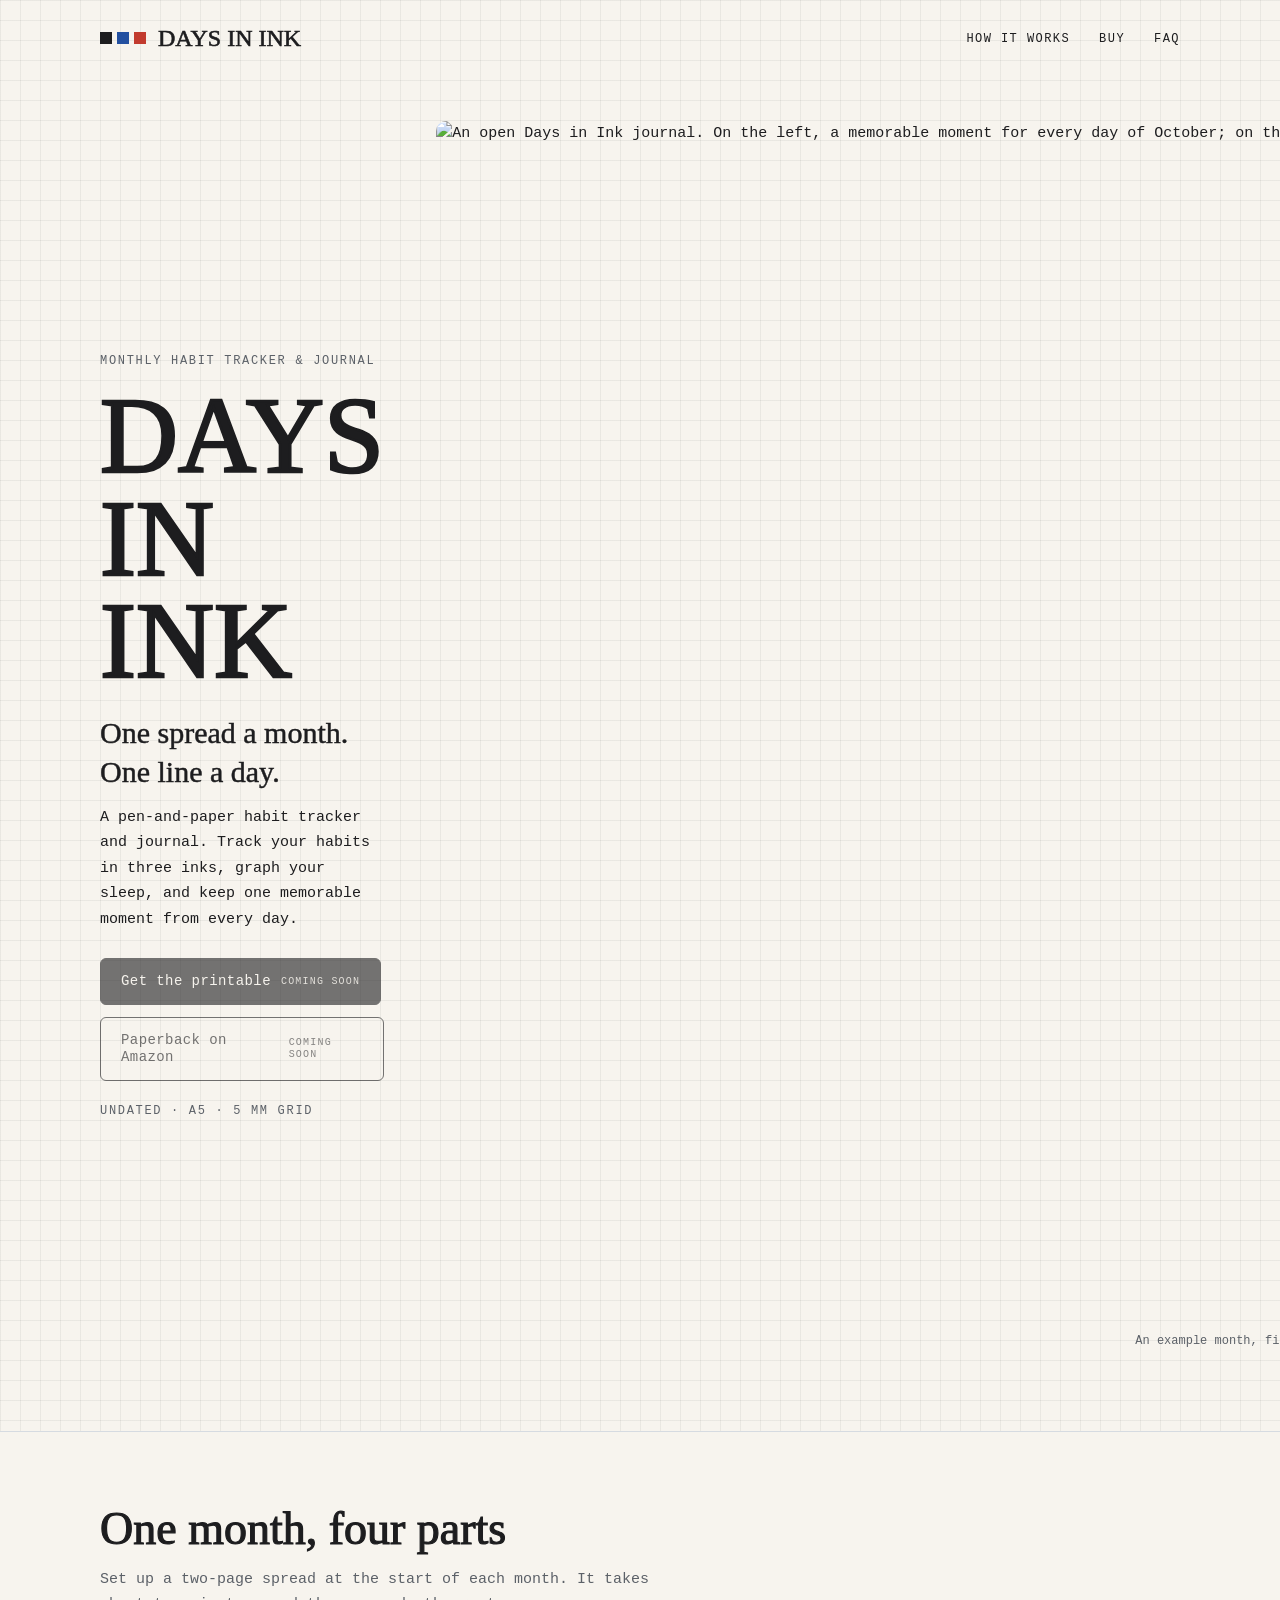
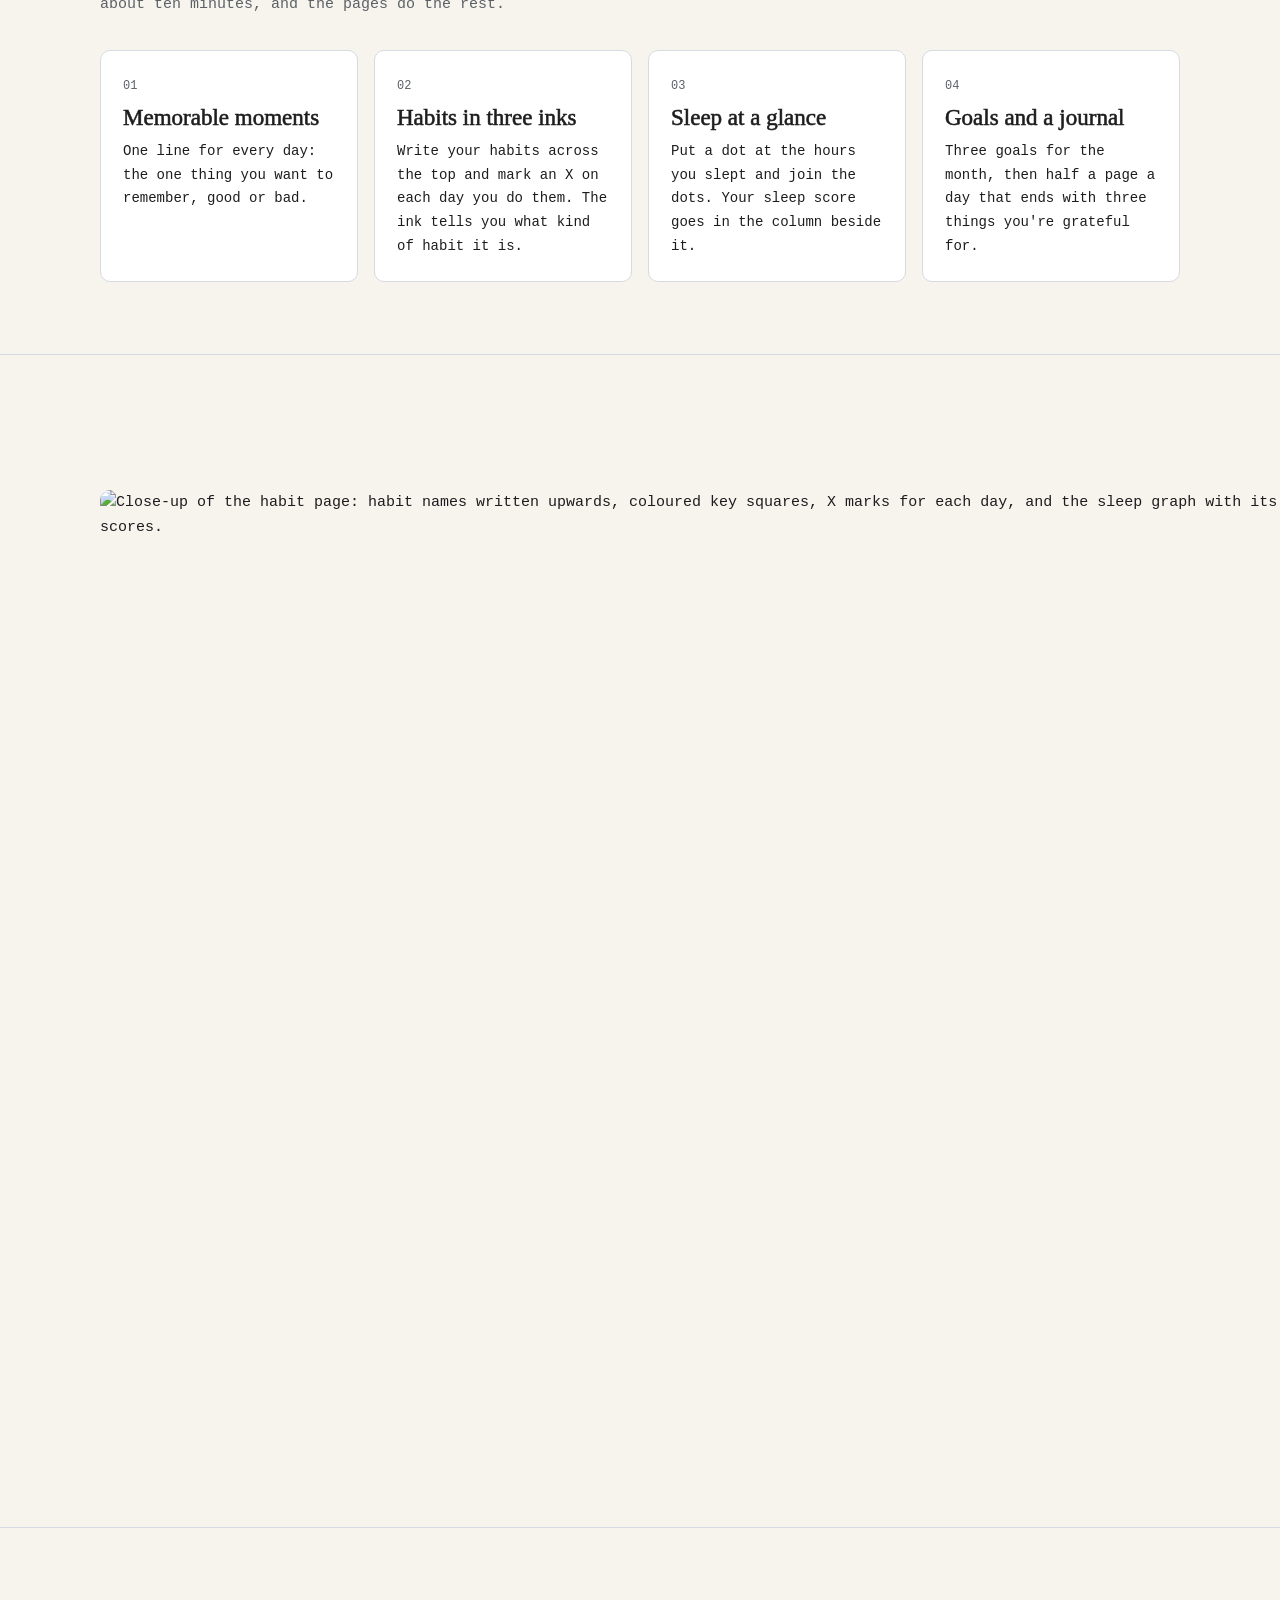
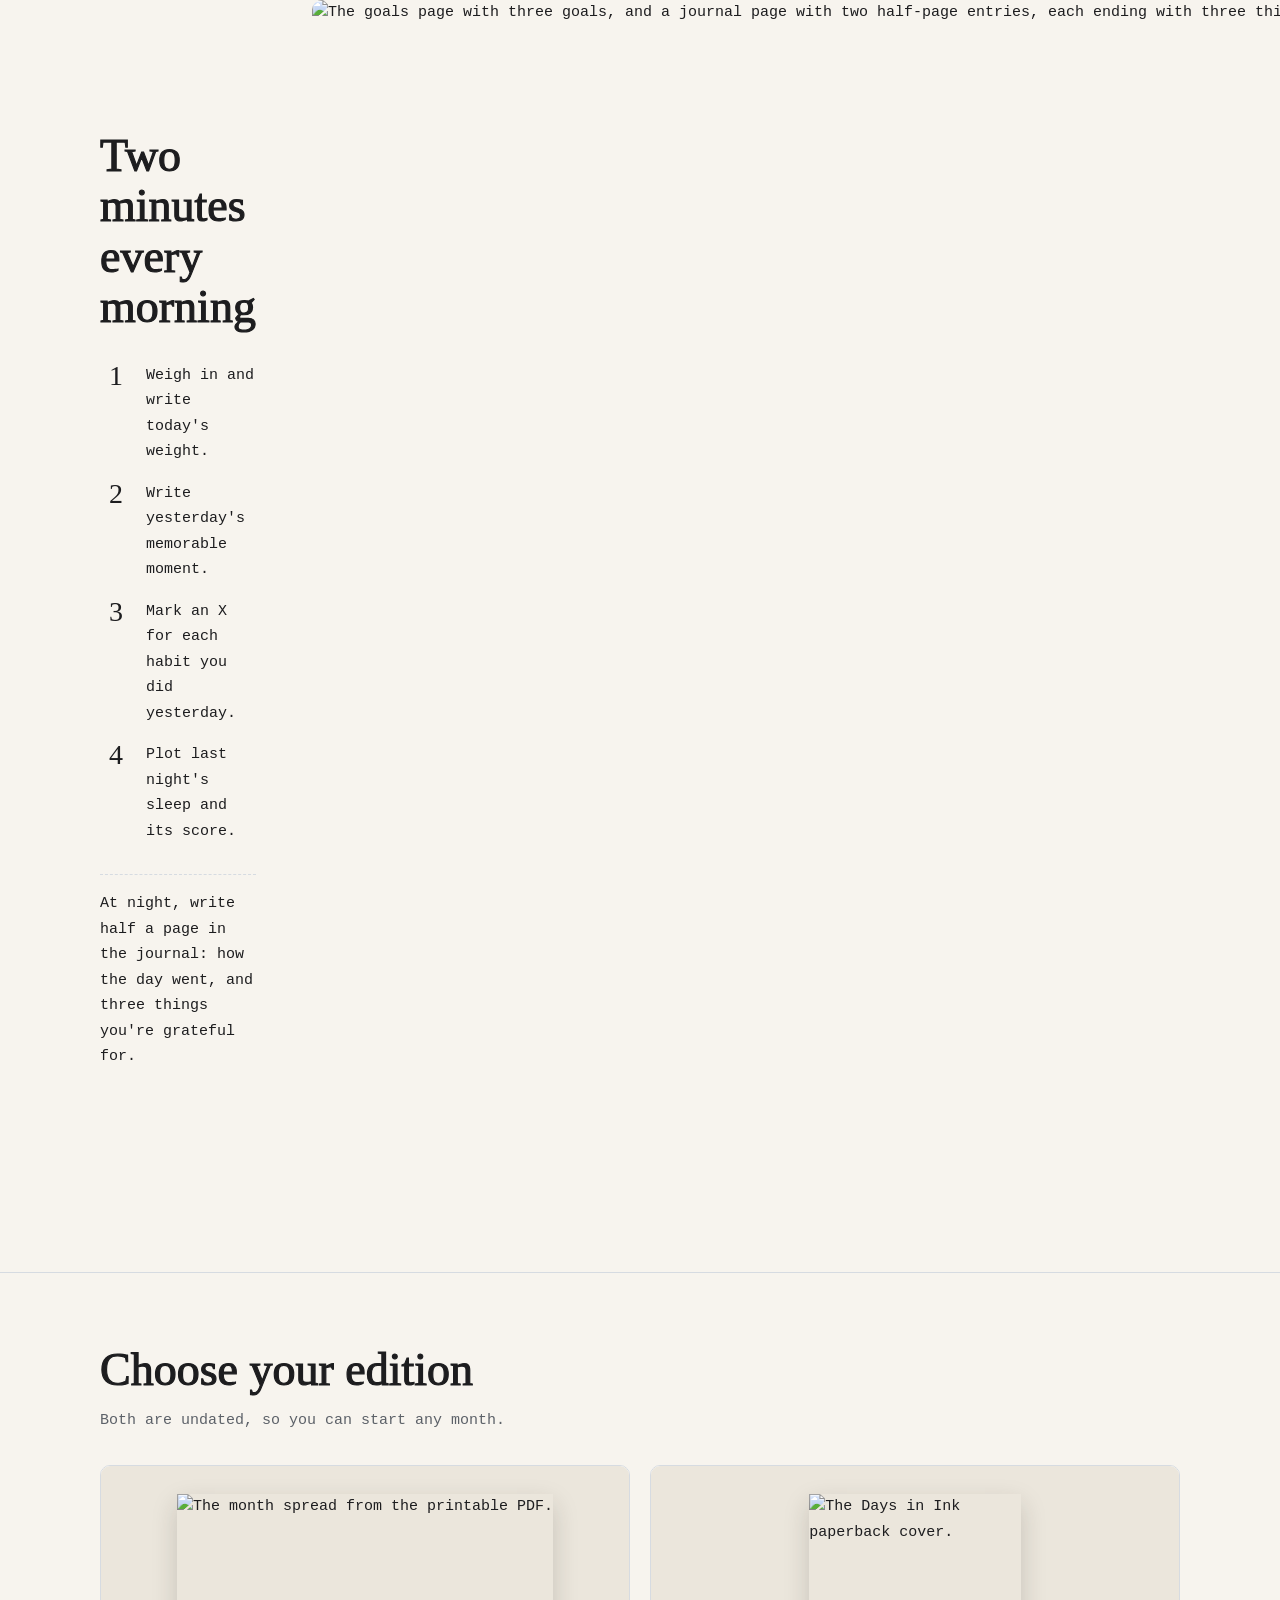
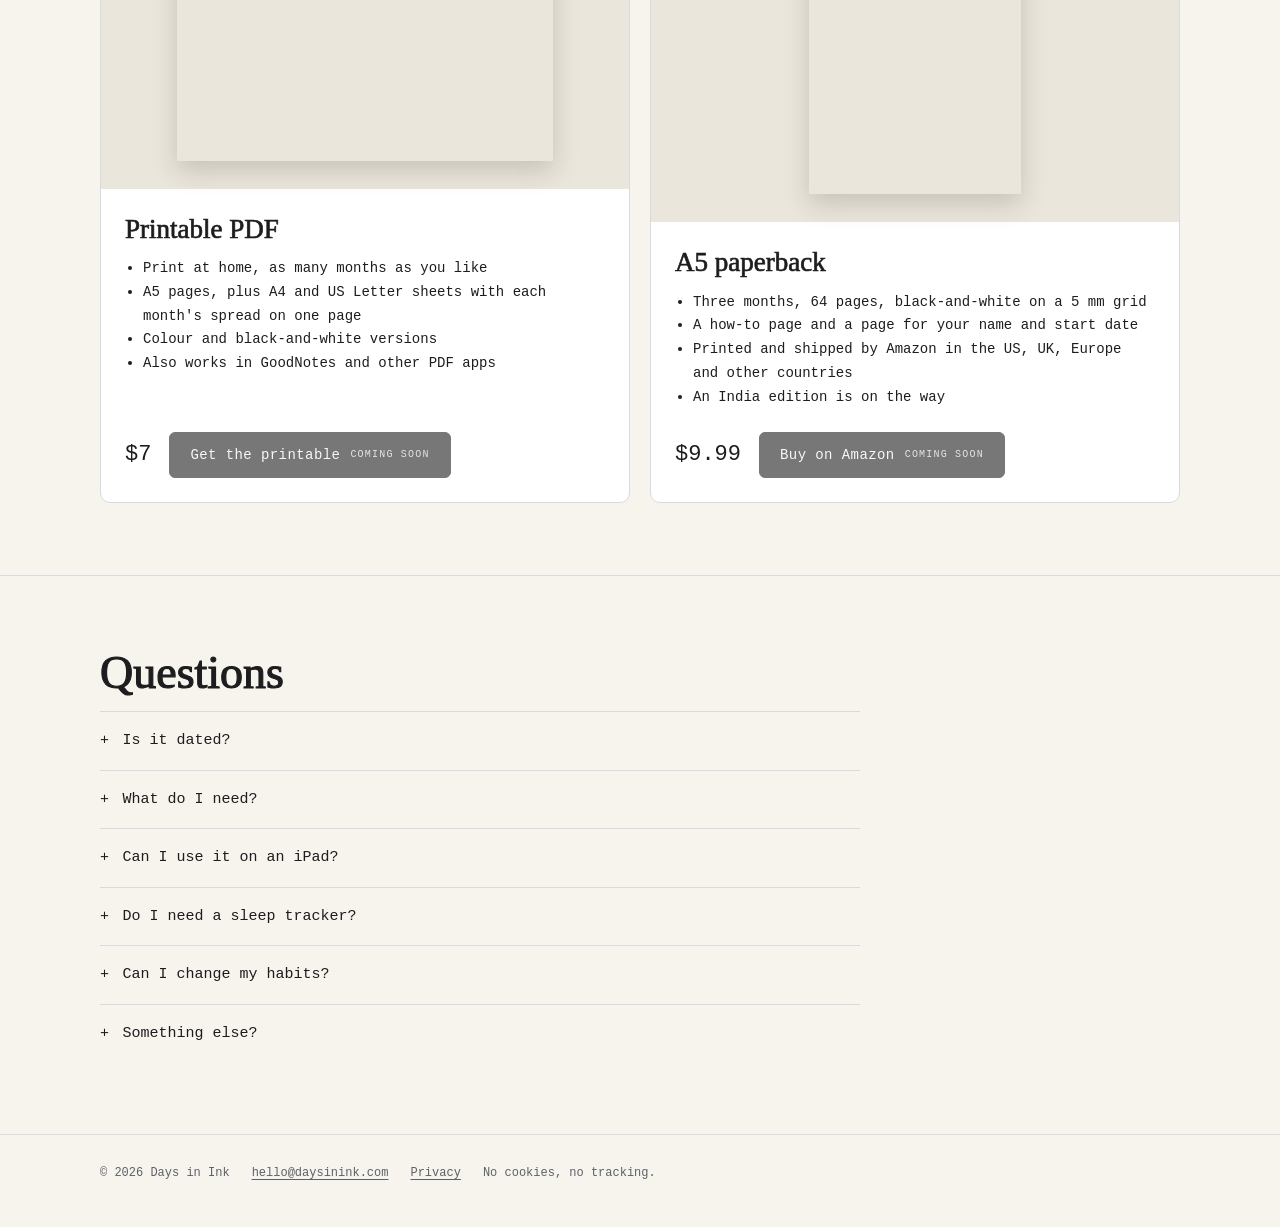
==== index.html @ b2815be0 "Add the Days in Ink website" ====
<!doctype html>
<html lang="en">
<head>
<meta charset="utf-8">
<meta name="viewport" content="width=device-width, initial-scale=1">
<title>Days in Ink · Monthly habit tracker and journal</title>
<meta name="description" content="A pen-and-paper habit tracker and journal. One spread a month, one line a day: habits in three inks, a sleep graph, goals and a daily journal. Printable PDF and A5 paperback.">
<link rel="canonical" href="https://daysinink.com/">
<meta name="theme-color" content="#f7f4ee">
<meta property="og:type" content="website">
<meta property="og:site_name" content="Days in Ink">
<meta property="og:url" content="https://daysinink.com/">
<meta property="og:title" content="Days in Ink · Monthly habit tracker and journal">
<meta property="og:description" content="One spread a month. One line a day. A pen-and-paper habit tracker and journal.">
<meta property="og:image" content="https://daysinink.com/assets/og.png">
<meta property="og:image:width" content="1200">
<meta property="og:image:height" content="630">
<meta property="og:image:alt" content="Days in Ink: a filled-in month spread with habits marked in black, blue and red.">
<meta name="twitter:card" content="summary_large_image">
<link rel="icon" href="assets/favicon.svg" type="image/svg+xml">
<link rel="apple-touch-icon" href="assets/apple-touch-icon.png">
<link rel="preload" href="assets/architects-daughter-400.ttf" as="font" type="font/ttf" crossorigin>
<link rel="stylesheet" href="site.css">
</head>
<body>

<div class="paper-grid">
  <div class="wrap">
    <header class="top">
      <a class="brand" href="./"><span class="mark" aria-hidden="true"><i></i><i></i><i></i></span>Days in Ink</a>
      <nav aria-label="Sections">
        <a class="wide-only" href="#how">How it works</a>
        <a href="#editions">Buy</a>
        <a class="wide-only" href="#faq">FAQ</a>
      </nav>
    </header>

    <main class="hero">
      <div>
        <p class="eyebrow">Monthly habit tracker &amp; journal</p>
        <h1>Days in Ink</h1>
        <p class="tagline">One spread a month.<br>One line a day.</p>
        <p class="lead">A pen-and-paper habit tracker and journal. Track your habits in three inks, graph your sleep, and keep one memorable moment from every day.</p>
        <div class="ctas">
          <a class="btn primary" data-buy="printable" role="link" aria-disabled="true">Get the printable <span class="soon">Coming soon</span></a>
          <a class="btn" data-buy="paperback" role="link" aria-disabled="true">Paperback on Amazon <span class="soon">Coming soon</span></a>
        </div>
        <p class="specs">Undated · A5 · 5 mm grid</p>
      </div>
      <figure class="shot">
        <img src="assets/mockup-month-800.jpg" srcset="assets/mockup-month-800.jpg 800w, assets/mockup-month-1600.jpg 1600w"
             sizes="(min-width: 920px) 620px, 100vw" width="1600" height="1200" fetchpriority="high"
             alt="An open Days in Ink journal. On the left, a memorable moment for every day of October; on the right, a habit grid with X marks in black, blue and red, and a sleep line.">
        <figcaption>An example month, filled in.</figcaption>
      </figure>
    </main>
  </div>
</div>

<section id="how">
  <div class="wrap">
    <h2>One month, four parts</h2>
    <p class="intro">Set up a two-page spread at the start of each month. It takes about ten minutes, and the pages do the rest.</p>
    <ol class="parts">
      <li><span class="num">01</span><h3>Memorable moments</h3><p>One line for every day: the one thing you want to remember, good or bad.</p></li>
      <li><span class="num">02</span><h3>Habits in three inks</h3><p>Write your habits across the top and mark an X on each day you do them. The ink tells you what kind of habit it is.</p></li>
      <li><span class="num">03</span><h3>Sleep at a glance</h3><p>Put a dot at the hours you slept and join the dots. Your sleep score goes in the column beside it.</p></li>
      <li><span class="num">04</span><h3>Goals and a journal</h3><p>Three goals for the month, then half a page a day that ends with three things you're grateful for.</p></li>
    </ol>
  </div>
</section>

<section>
  <div class="wrap split">
    <figure class="shot">
      <img src="assets/closeup-habits-800.jpg" srcset="assets/closeup-habits-800.jpg 800w, assets/closeup-habits-1200.jpg 1200w"
           sizes="(min-width: 920px) 530px, 100vw" width="1200" height="903" loading="lazy"
           alt="Close-up of the habit page: habit names written upwards, coloured key squares, X marks for each day, and the sleep graph with its scores.">
    </figure>
    <div>
      <h2>Three inks, one glance</h2>
      <p>A small square under each habit name sorts your habits into three groups, so a month of X marks shows you what is working.</p>
      <ul class="inks">
        <li><span class="sq black"></span><span><b>Black.</b> Non-negotiables: the habits you do every day.</span></li>
        <li><span class="sq blue"></span><span><b>Blue.</b> Habits you're building. Aim for them; missing one is fine.</span></li>
        <li><span class="sq red"></span><span><b>Red.</b> Habits to cut back, like anything that hurts your sleep.</span></li>
      </ul>
    </div>
  </div>
</section>

<section>
  <div class="wrap split flip">
    <figure class="shot">
      <img src="assets/mockup-journal-800.jpg" srcset="assets/mockup-journal-800.jpg 800w, assets/mockup-journal-1600.jpg 1600w"
           sizes="(min-width: 920px) 530px, 100vw" width="1600" height="1200" loading="lazy"
           alt="The goals page with three goals, and a journal page with two half-page entries, each ending with three things the writer is grateful for.">
    </figure>
    <div>
      <h2>Two minutes every morning</h2>
      <ol class="routine">
        <li>Weigh in and write today's weight.</li>
        <li>Write yesterday's memorable moment.</li>
        <li>Mark an X for each habit you did yesterday.</li>
        <li>Plot last night's sleep and its score.</li>
      </ol>
      <p class="night">At night, write half a page in the journal: how the day went, and three things you're grateful for.</p>
    </div>
  </div>
</section>

<section id="editions">
  <div class="wrap">
    <h2>Choose your edition</h2>
    <p class="intro">Both are undated, so you can start any month.</p>
    <div class="editions">
      <article class="card">
        <div class="pic">
          <img src="assets/spread-month-800.jpg" srcset="assets/spread-month-800.jpg 800w, assets/spread-month-1600.jpg 1600w"
               sizes="(min-width: 720px) 480px, 90vw" width="1600" height="1133" loading="lazy"
               alt="The month spread from the printable PDF.">
        </div>
        <div class="body">
          <h3>Printable PDF</h3>
          <ul>
            <li>Print at home, as many months as you like</li>
            <li>A5 pages, plus A4 and US Letter sheets with each month's spread on one page</li>
            <li>Colour and black-and-white versions</li>
            <li>Also works in GoodNotes and other PDF apps</li>
          </ul>
          <div class="buy">
            <span class="price">$7</span>
            <a class="btn primary" data-buy="printable" role="link" aria-disabled="true">Get the printable <span class="soon">Coming soon</span></a>
          </div>
        </div>
      </article>
      <article class="card">
        <div class="pic">
          <img src="assets/cover-480.jpg" srcset="assets/cover-480.jpg 480w, assets/cover-960.jpg 960w"
               sizes="212px" width="960" height="1360" loading="lazy" alt="The Days in Ink paperback cover.">
        </div>
        <div class="body">
          <h3>A5 paperback</h3>
          <ul>
            <li>Three months, 64 pages, black-and-white on a 5 mm grid</li>
            <li>A how-to page and a page for your name and start date</li>
            <li>Printed and shipped by Amazon in the US, UK, Europe and other countries</li>
            <li>An India edition is on the way</li>
          </ul>
          <div class="buy">
            <span class="price">$9.99</span>
            <a class="btn primary" data-buy="paperback" role="link" aria-disabled="true">Buy on Amazon <span class="soon">Coming soon</span></a>
          </div>
        </div>
      </article>
    </div>
  </div>
</section>

<section id="faq">
  <div class="wrap"><div class="faq">
    <h2>Questions</h2>
    <details><summary>Is it dated?</summary><p>No. You write the month at the top, so you can start any time and skip a month without wasting pages.</p></details>
    <details><summary>What do I need?</summary><p>A pen, ideally three colours: black, blue and red.</p></details>
    <details><summary>Can I use it on an iPad?</summary><p>Yes. Open the printable PDF in GoodNotes, Notability or any app that lets you write on PDFs.</p></details>
    <details><summary>Do I need a sleep tracker?</summary><p>No. Plot the hours you think you slept, and give the night your own score out of 10.</p></details>
    <details><summary>Can I change my habits?</summary><p>Every month. The habit names are blank, so you write in the ones you're working on.</p></details>
    <details><summary>Something else?</summary><p>Write to <a href="mailto:hello@daysinink.com">hello@daysinink.com</a>.</p></details>
  </div></div>
</section>

<footer>
  <div class="wrap foot">
    <span>© 2026 Days in Ink</span>
    <a href="mailto:hello@daysinink.com">hello@daysinink.com</a>
    <a href="privacy.html">Privacy</a>
    <span>No cookies, no tracking.</span>
  </div>
</footer>

<script>
  // Paste each store link in when its listing goes live; an empty link keeps the button on "Coming soon".
  const LINKS = {
    printable: "",   // Gumroad or Etsy product page
    paperback: "",   // Amazon product page
  };
  for (const a of document.querySelectorAll("[data-buy]")) {
    const url = LINKS[a.dataset.buy];
    if (!url) continue;
    a.href = url;
    a.removeAttribute("role");
    a.removeAttribute("aria-disabled");
    a.querySelector(".soon").remove();
  }
</script>
</body>
</html>
---- site.css ----
/* Days in Ink website. Shared by every page; images and fonts live in assets/. */
@font-face { font-family: "Architects Daughter"; src: url(assets/architects-daughter-400.ttf) format("truetype"); font-display: block; }
@font-face { font-family: "Plex Mono"; font-weight: 400; src: url(assets/ibm-plex-mono-400.woff2) format("woff2"); font-display: swap; }
@font-face { font-family: "Plex Mono"; font-weight: 500; src: url(assets/ibm-plex-mono-500.woff2) format("woff2"); font-display: swap; }

:root {
  color-scheme: light;
  --paper: #f7f4ee;
  --paper-2: #ebe6dc;
  --ink: #1d1d1f;
  --blue: #2350a0;
  --red: #c23b2e;
  --muted: #5c6168;
  --rule: #d6dbe1;
  --hand: "Architects Daughter", "Marker Felt", "Chalkboard SE", cursive;
  --mono: "Plex Mono", ui-monospace, Menlo, Consolas, monospace;
}
* { box-sizing: border-box; }
html { scroll-behavior: smooth; }
body { margin: 0; background: var(--paper); color: var(--ink); font: 15px/1.7 var(--mono); }
img { display: block; max-width: 100%; height: auto; }
a { color: inherit; }
.wrap { max-width: 1120px; margin: 0 auto; padding: 0 20px; }

/* The hand lettering gets a little stroke so it reads like ballpoint, as on the printed pages. */
h1, h2, h3, .tagline, .brand { font-family: var(--hand); font-weight: 400; -webkit-text-stroke: .025em currentColor; }

.paper-grid {
  background-image: linear-gradient(rgba(29, 29, 31, .06) 1px, transparent 1px),
                    linear-gradient(90deg, rgba(29, 29, 31, .06) 1px, transparent 1px);
  background-size: 20px 20px;
  border-bottom: 1px solid var(--rule);
}
.top { display: flex; justify-content: space-between; align-items: center; gap: 16px; padding: 18px 0; }
.brand { display: flex; align-items: center; gap: 12px; font-size: 24px; text-decoration: none; text-transform: uppercase; }
.mark { display: inline-flex; gap: 5px; }
.mark i { display: block; width: 12px; height: 12px; }
.mark i:nth-child(1), .sq.black { background: var(--ink); }
.mark i:nth-child(2), .sq.blue { background: var(--blue); }
.mark i:nth-child(3), .sq.red { background: var(--red); }
nav a { margin-left: 20px; font-size: 12px; letter-spacing: .12em; text-transform: uppercase; text-decoration: none; }
nav a:hover { text-decoration: underline; }
.wide-only { display: none; }

.hero { display: grid; gap: 36px; padding: 28px 0 64px; }
.eyebrow, .specs { font-size: 12px; letter-spacing: .14em; text-transform: uppercase; color: var(--muted); }
.eyebrow { margin: 0 0 14px; }
h1 { margin: 0; font-size: clamp(60px, 13vw, 108px); line-height: .95; text-transform: uppercase; }
.tagline { margin: 20px 0 14px; font-size: clamp(22px, 3.6vw, 30px); line-height: 1.3; -webkit-text-stroke-width: .015em; }
.lead { max-width: 34em; margin: 0 0 26px; }
.specs { margin: 20px 0 0; }

.ctas { display: flex; flex-wrap: wrap; gap: 12px; }
.btn {
  display: inline-flex; align-items: center; gap: 10px; padding: 14px 20px;
  border: 1.5px solid var(--ink); border-radius: 6px; text-decoration: none;
  font: 500 14px/1.2 var(--mono); letter-spacing: .03em;
}
.btn.primary { background: var(--ink); color: var(--paper); }
.btn[href]:hover { transform: translateY(-1px); }
.btn:focus-visible, nav a:focus-visible, summary:focus-visible, footer a:focus-visible, .doc a:focus-visible { outline: 3px solid var(--blue); outline-offset: 3px; }
.btn[aria-disabled="true"] { opacity: .6; cursor: default; }
.soon { font-size: 10px; letter-spacing: .12em; text-transform: uppercase; opacity: .85; }

figure { margin: 0; }
.shot img { border-radius: 10px; }
figcaption { margin-top: 10px; font-size: 12px; color: var(--muted); text-align: center; }

section { padding: 72px 0; }
section + section { border-top: 1px solid var(--rule); }
h2 { margin: 0 0 12px; font-size: clamp(34px, 5.4vw, 46px); line-height: 1.1; }
.intro { max-width: 40em; margin: 0 0 32px; color: var(--muted); }

.parts { display: grid; gap: 16px; margin: 0; padding: 0; list-style: none; }
.parts li, .card { background: #fff; border: 1px solid var(--rule); border-radius: 10px; }
.parts li { padding: 22px; }
.parts h3 { margin: 6px 0 8px; font-size: 23px; line-height: 1.2; }
.parts p { margin: 0; font-size: 14px; }
.num { font-size: 12px; color: var(--muted); }

.split { display: grid; gap: 36px; align-items: center; }
.inks, .routine { margin: 22px 0 0; padding: 0; list-style: none; }
.inks li { display: grid; grid-template-columns: 18px 1fr; gap: 14px; padding: 12px 0; border-top: 1px dashed var(--rule); }
.sq { width: 16px; height: 16px; margin-top: 5px; }
.inks b { font-weight: 500; }
.routine { counter-reset: step; }
.routine li { position: relative; padding: 8px 0 8px 46px; }
.routine li::before {
  counter-increment: step; content: counter(step); position: absolute; left: 0; top: 0;
  width: 32px; font: 28px/1.5 var(--hand); text-align: center;
}
.night { margin: 22px 0 0; padding-top: 16px; border-top: 1px dashed var(--rule); }

.editions { display: grid; gap: 20px; }
.card { display: flex; flex-direction: column; overflow: hidden; }
.card .pic { display: flex; justify-content: center; align-items: center; padding: 28px; background: var(--paper-2); }
.card .pic img { max-height: 300px; width: auto; box-shadow: 0 10px 24px rgba(40, 34, 26, .18); }
.card .body { display: flex; flex: 1; flex-direction: column; gap: 12px; padding: 24px; }
.card h3 { margin: 0; font-size: 27px; line-height: 1.2; }
.card ul { margin: 0; padding-left: 18px; font-size: 14px; }
.buy { display: flex; flex-wrap: wrap; align-items: center; gap: 14px 18px; margin-top: auto; padding-top: 10px; }
.price { font-size: 22px; font-weight: 500; }

.faq { max-width: 760px; }
.faq details { padding: 16px 0; border-top: 1px solid var(--rule); }
.faq summary { cursor: pointer; font-weight: 500; list-style: none; }
.faq summary::-webkit-details-marker { display: none; }
.faq summary::before { content: "+"; display: inline-block; width: 1.5em; }
.faq details[open] summary::before { content: "–"; }
.faq p { margin: 10px 0 0 1.5em; color: var(--muted); }

/* Plain text pages: privacy, not found. */
.doc { max-width: 720px; padding: 56px 0 72px; }
.doc h1 { font-size: clamp(44px, 9vw, 72px); }
.doc h2 { margin-top: 36px; font-size: 28px; }
.doc p, .doc li { color: var(--ink); }
.doc .updated { color: var(--muted); font-size: 12px; letter-spacing: .12em; text-transform: uppercase; }

footer { padding: 28px 0 44px; border-top: 1px solid var(--rule); font-size: 12px; color: var(--muted); }
.foot { display: flex; flex-wrap: wrap; gap: 8px 22px; }
footer a { text-underline-offset: 3px; }

@media (min-width: 600px) { .wide-only { display: inline; } }
@media (min-width: 720px) { .parts, .editions { grid-template-columns: repeat(2, 1fr); } }
@media (min-width: 920px) {
  .hero { grid-template-columns: 5fr 7fr; align-items: center; gap: 52px; padding: 44px 0 80px; }
  .split { grid-template-columns: 1fr 1fr; gap: 56px; }
  .split.flip > :first-child { order: 2; }
}
@media (min-width: 1040px) { .parts { grid-template-columns: repeat(4, 1fr); } }
@media (prefers-reduced-motion: reduce) { html { scroll-behavior: auto; } .btn[href]:hover { transform: none; } }
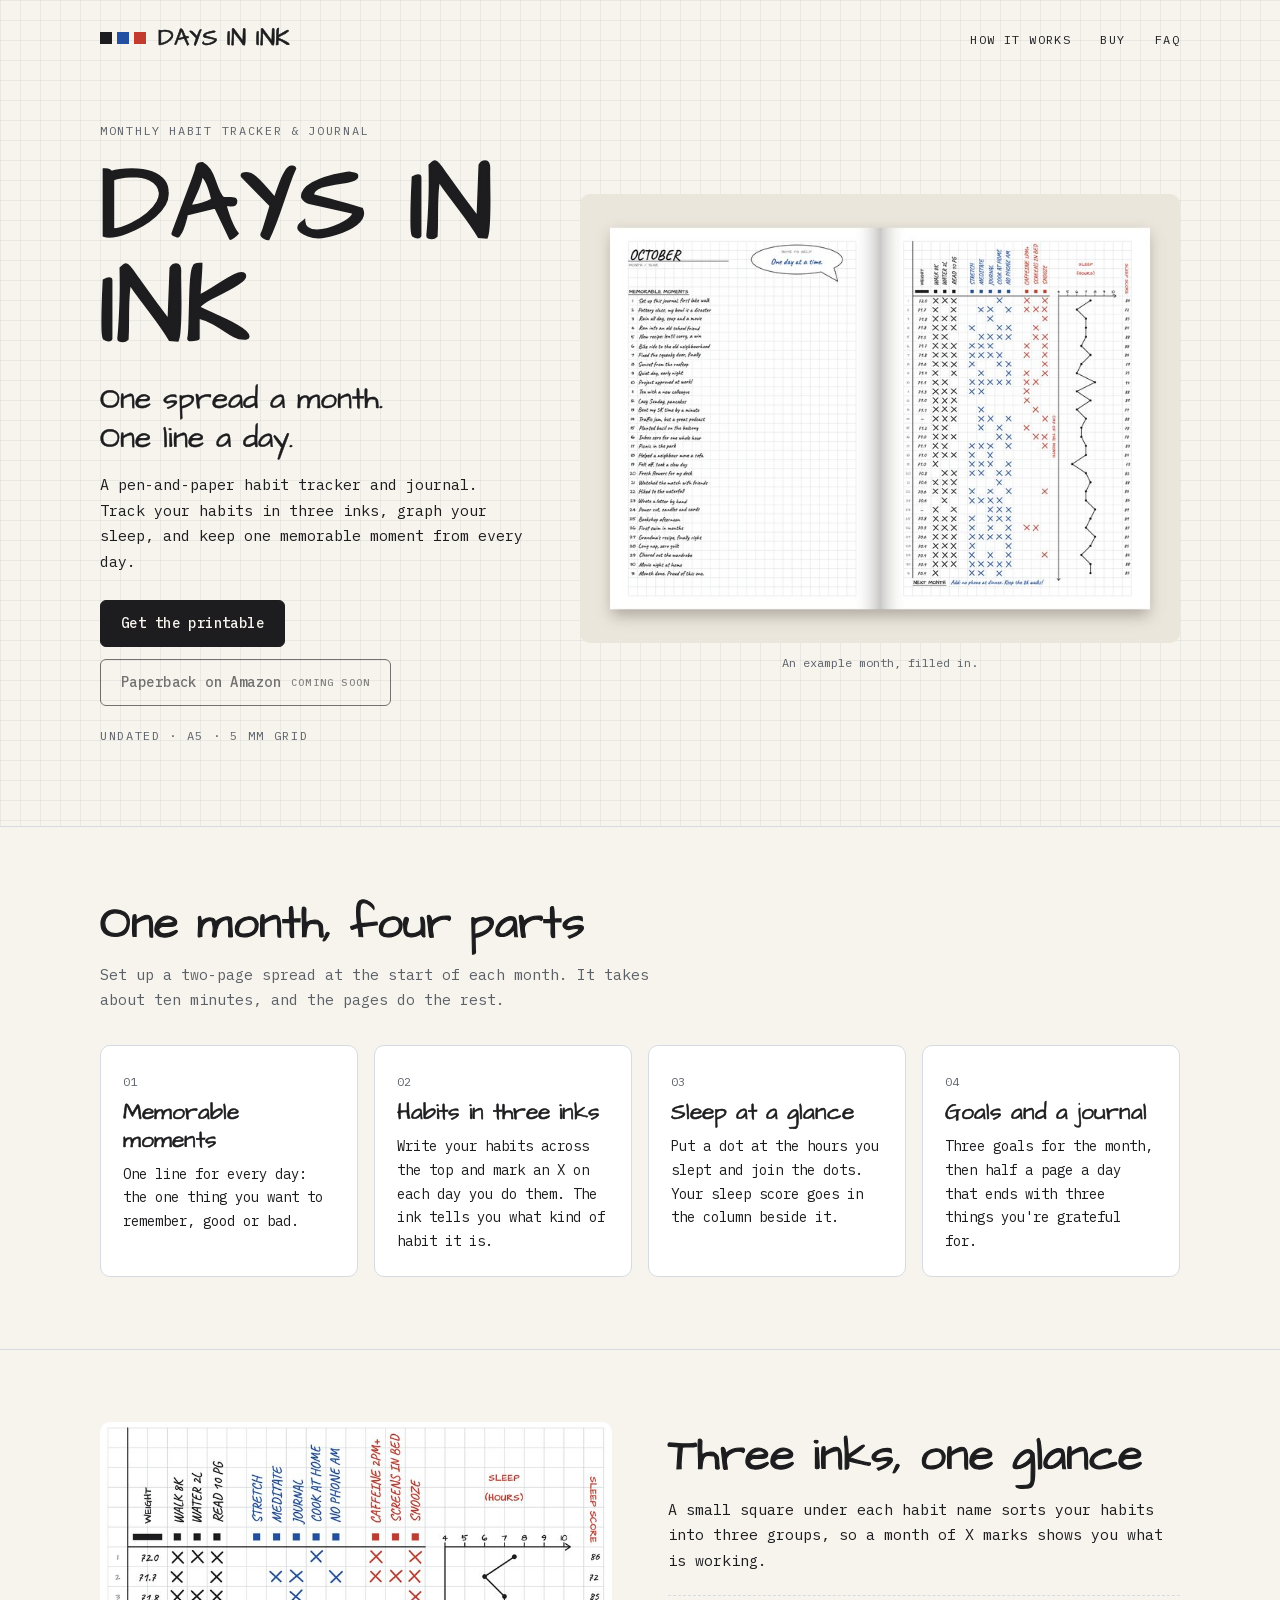
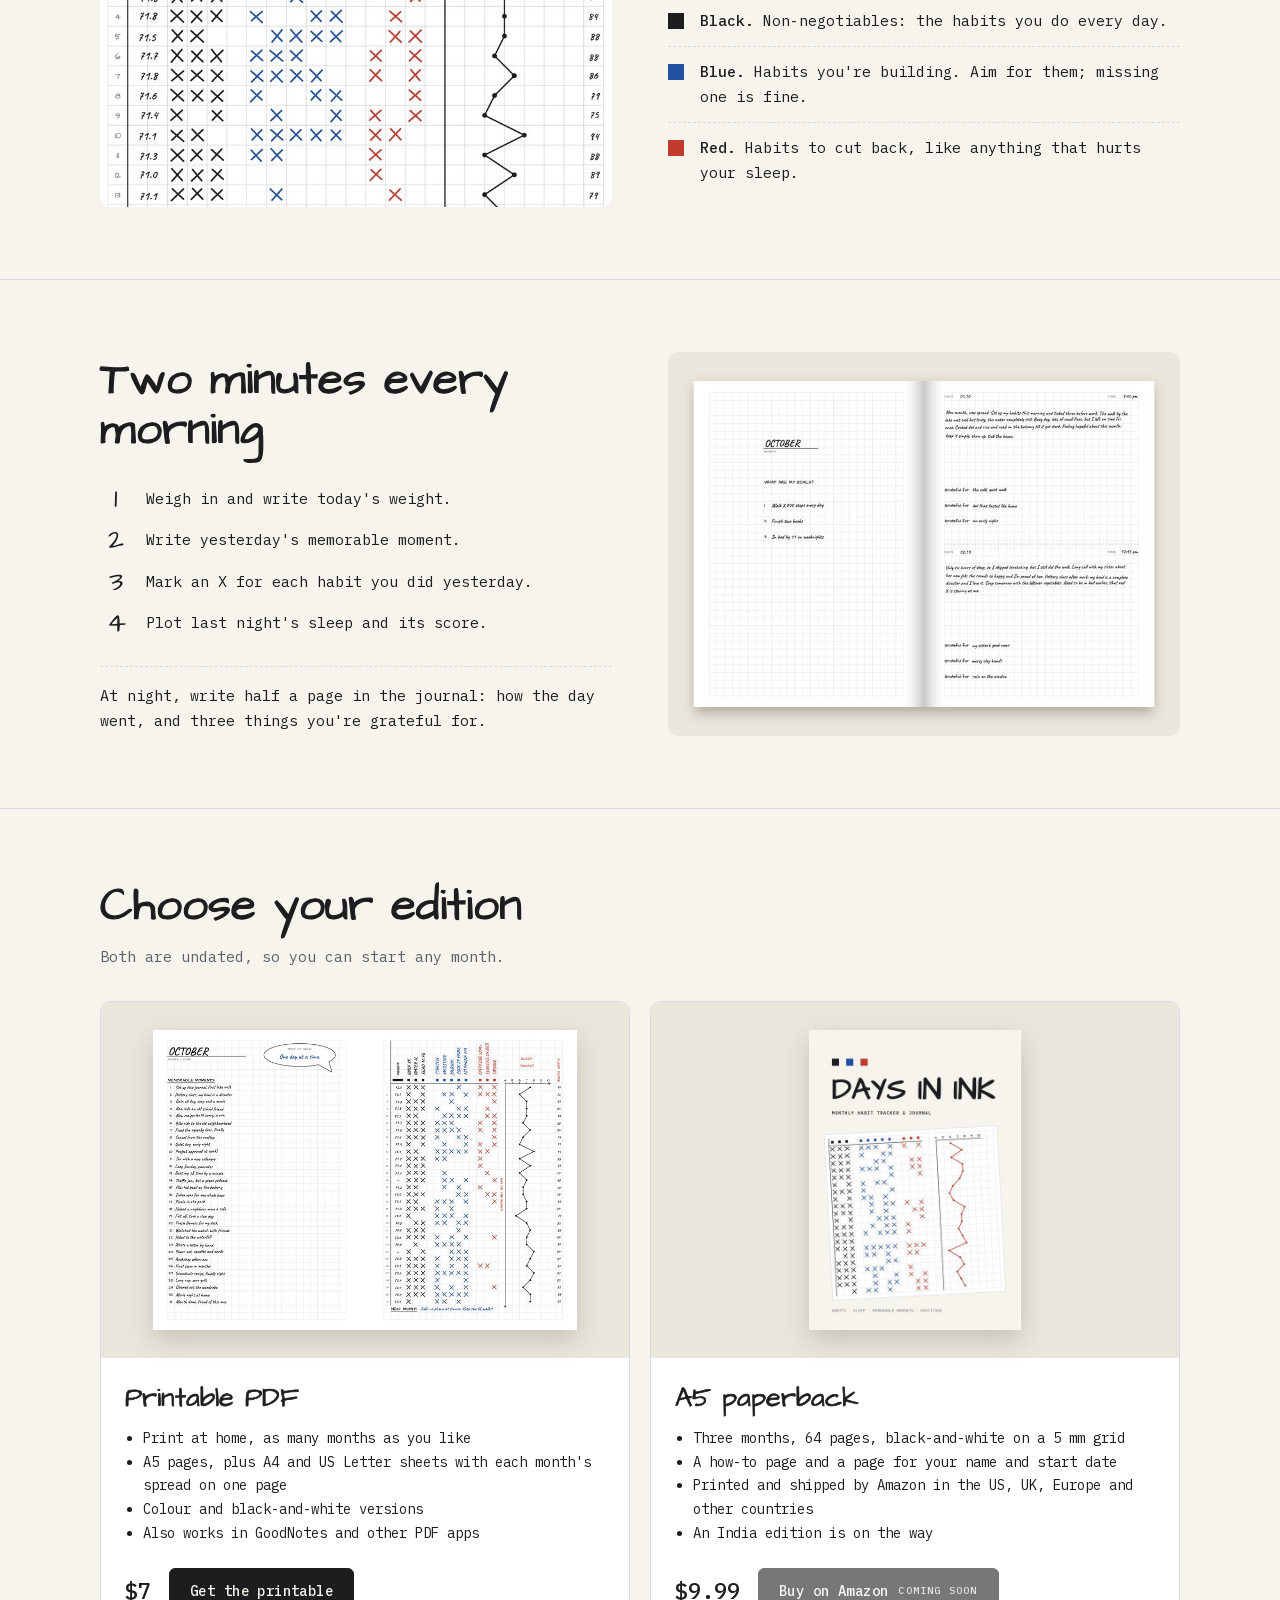
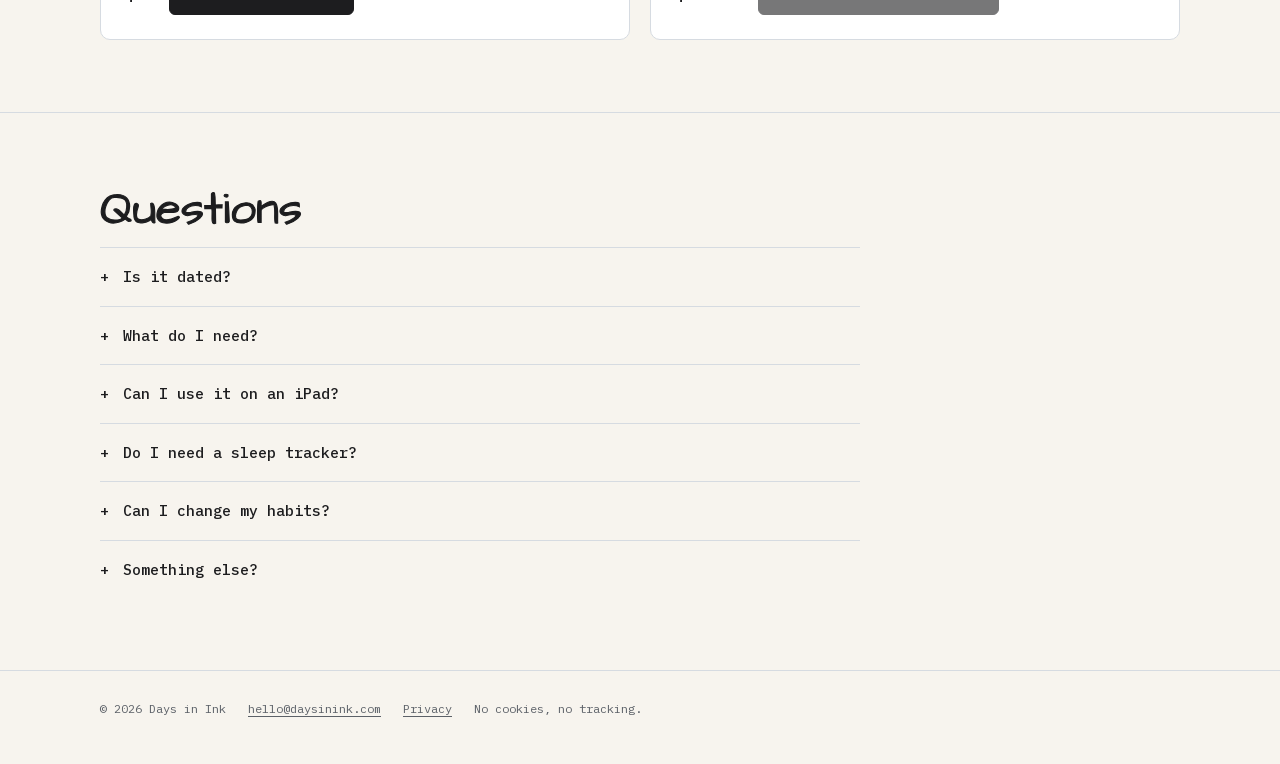
==== commit b9954306: "Link the printable buy buttons to Gumroad Co-Authored-By: Claude Opus 5.5 <noreply@anthropic.com>" ====
--- a/index.html
+++ b/index.html
@@ -181,7 +181,7 @@
 <script>
   // Paste each store link in when its listing goes live; an empty link keeps the button on "Coming soon".
   const LINKS = {
-    printable: "",   // Gumroad or Etsy product page
+    printable: "https://daysinink.gumroad.com/l/days-in-ink",
     paperback: "",   // Amazon product page
   };
   for (const a of document.querySelectorAll("[data-buy]")) {
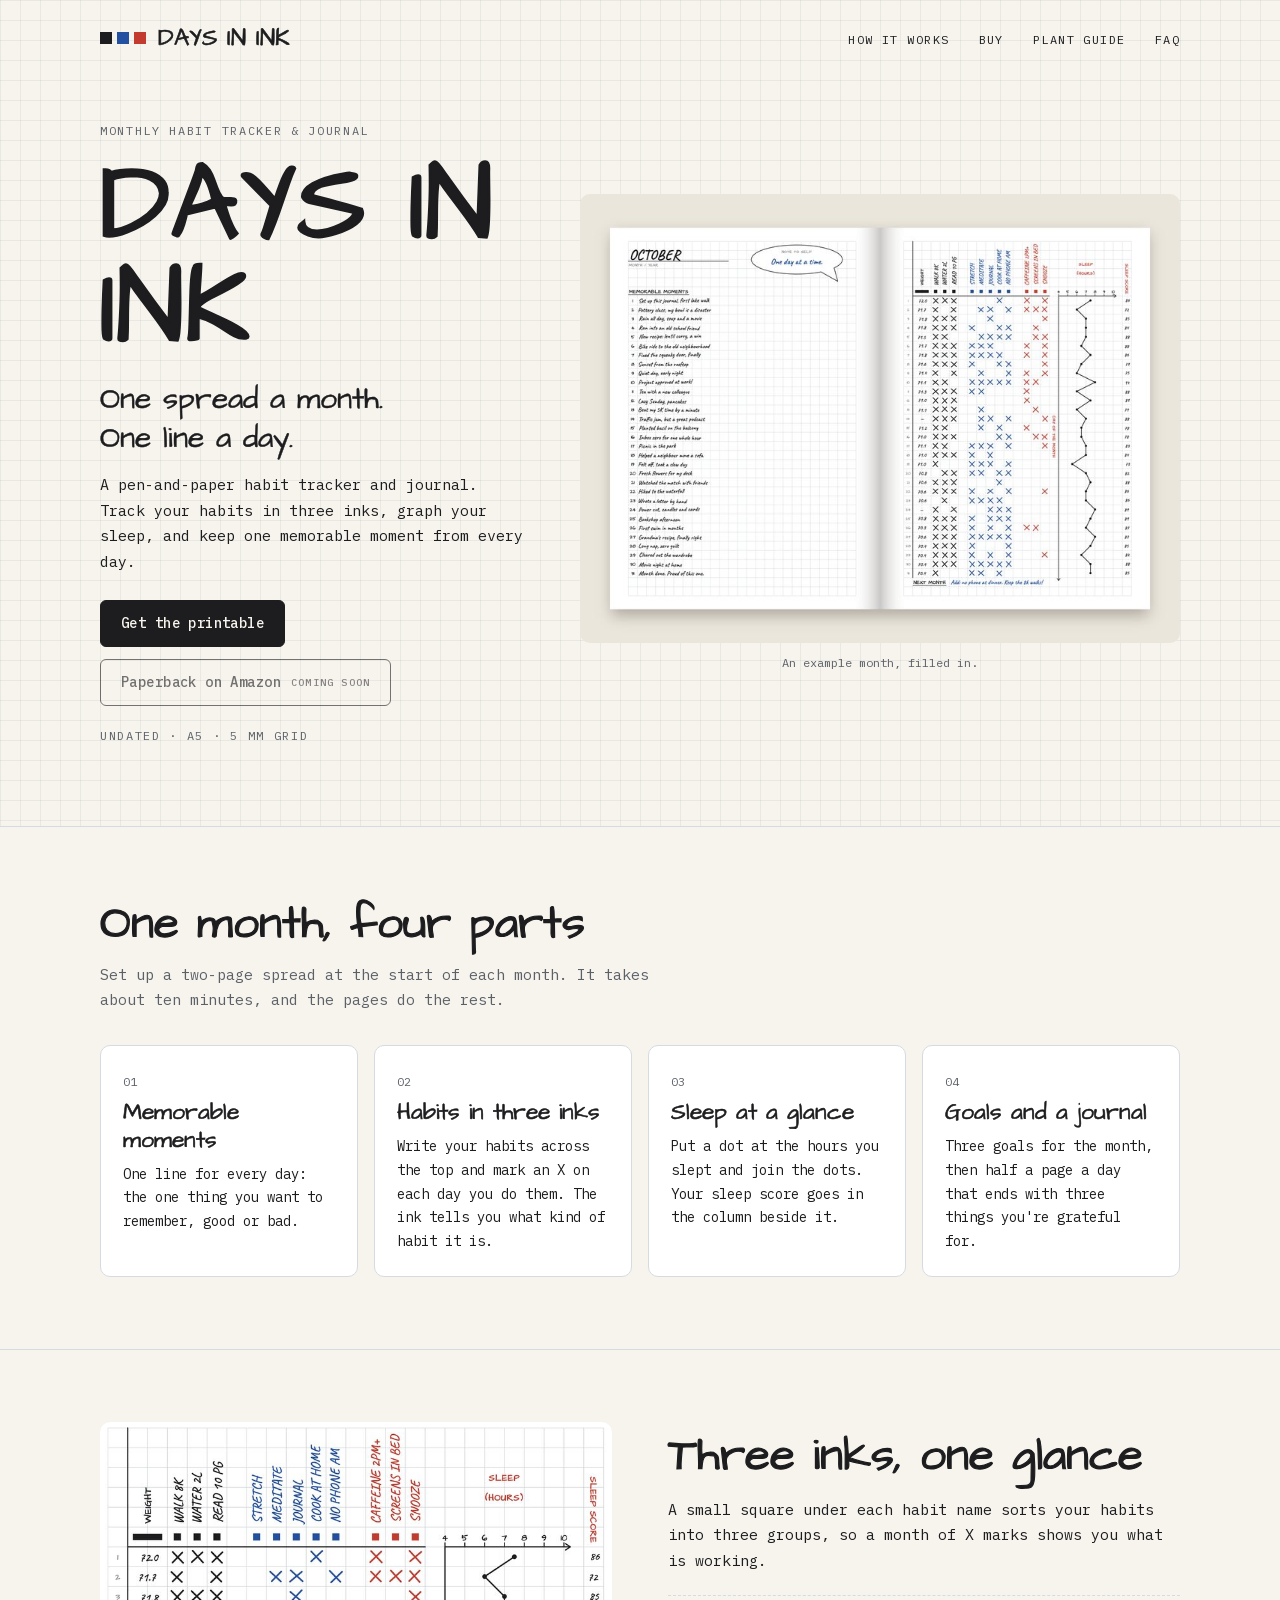
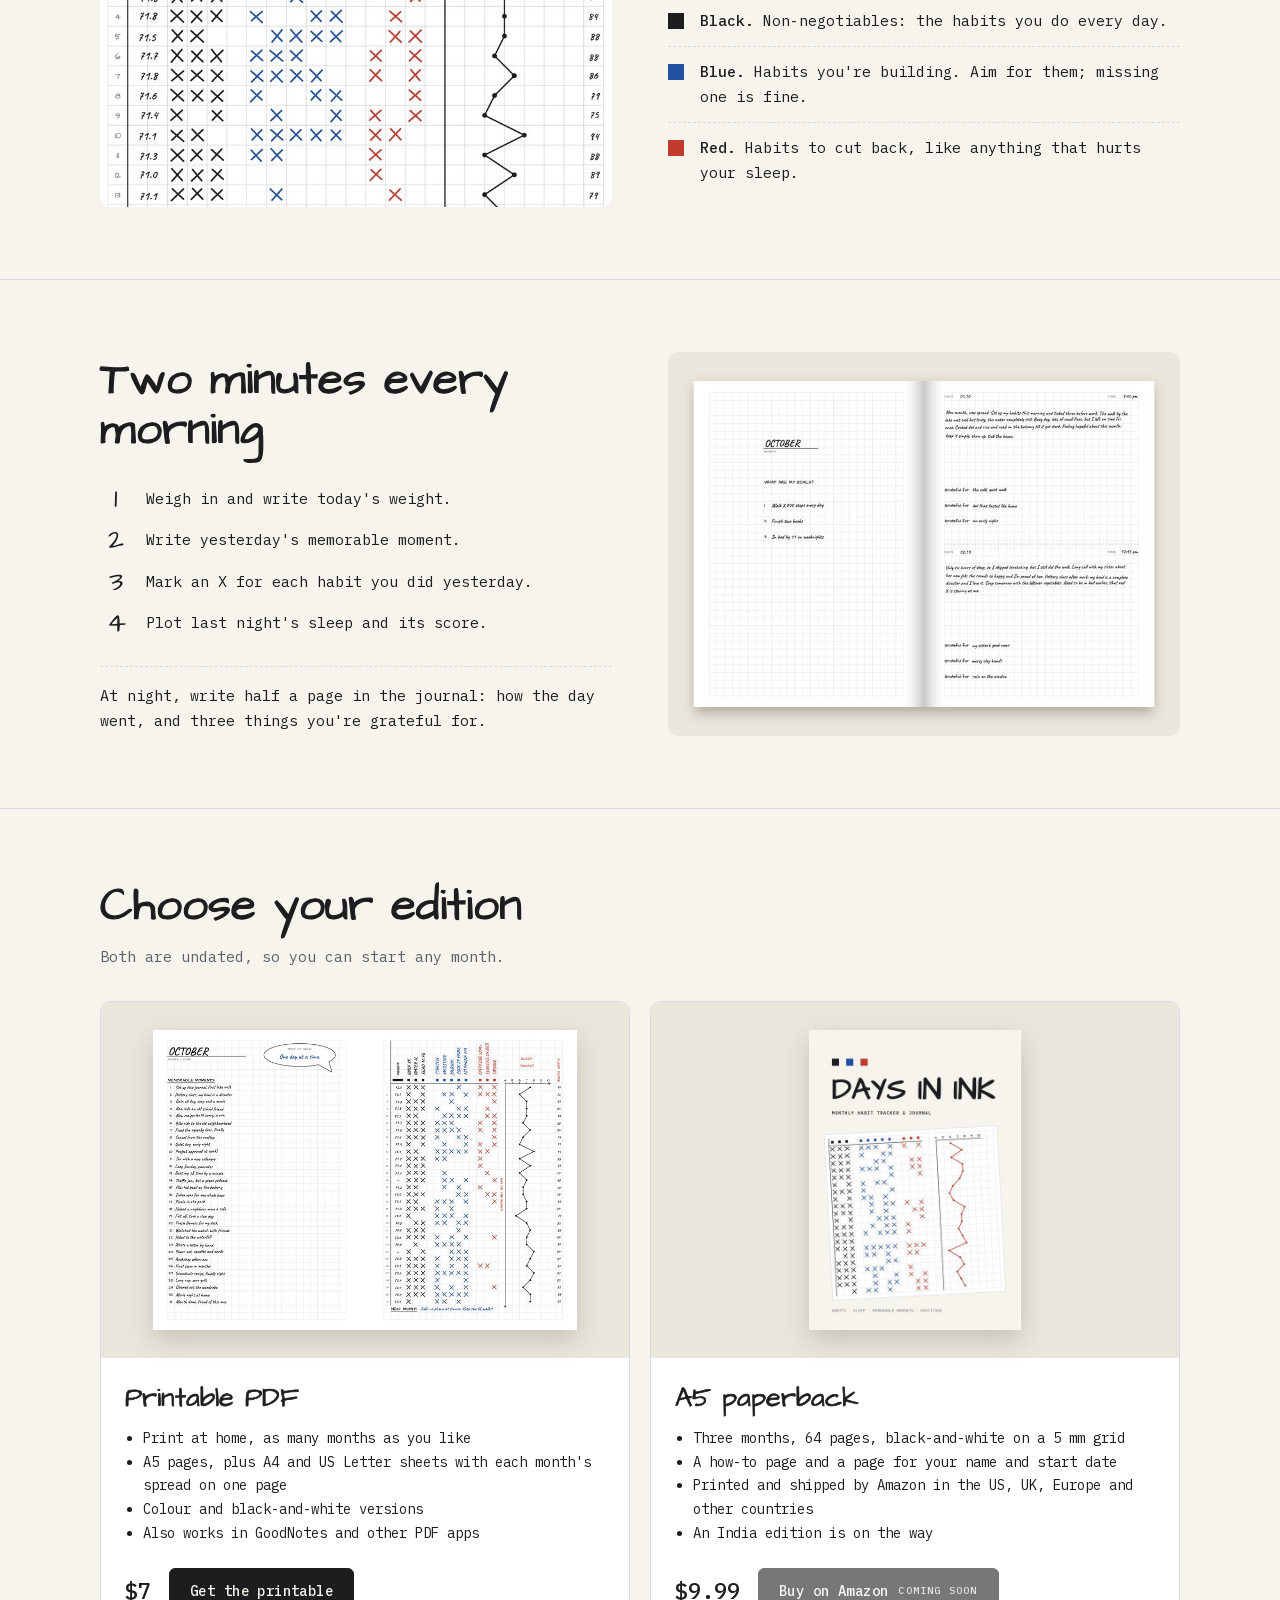
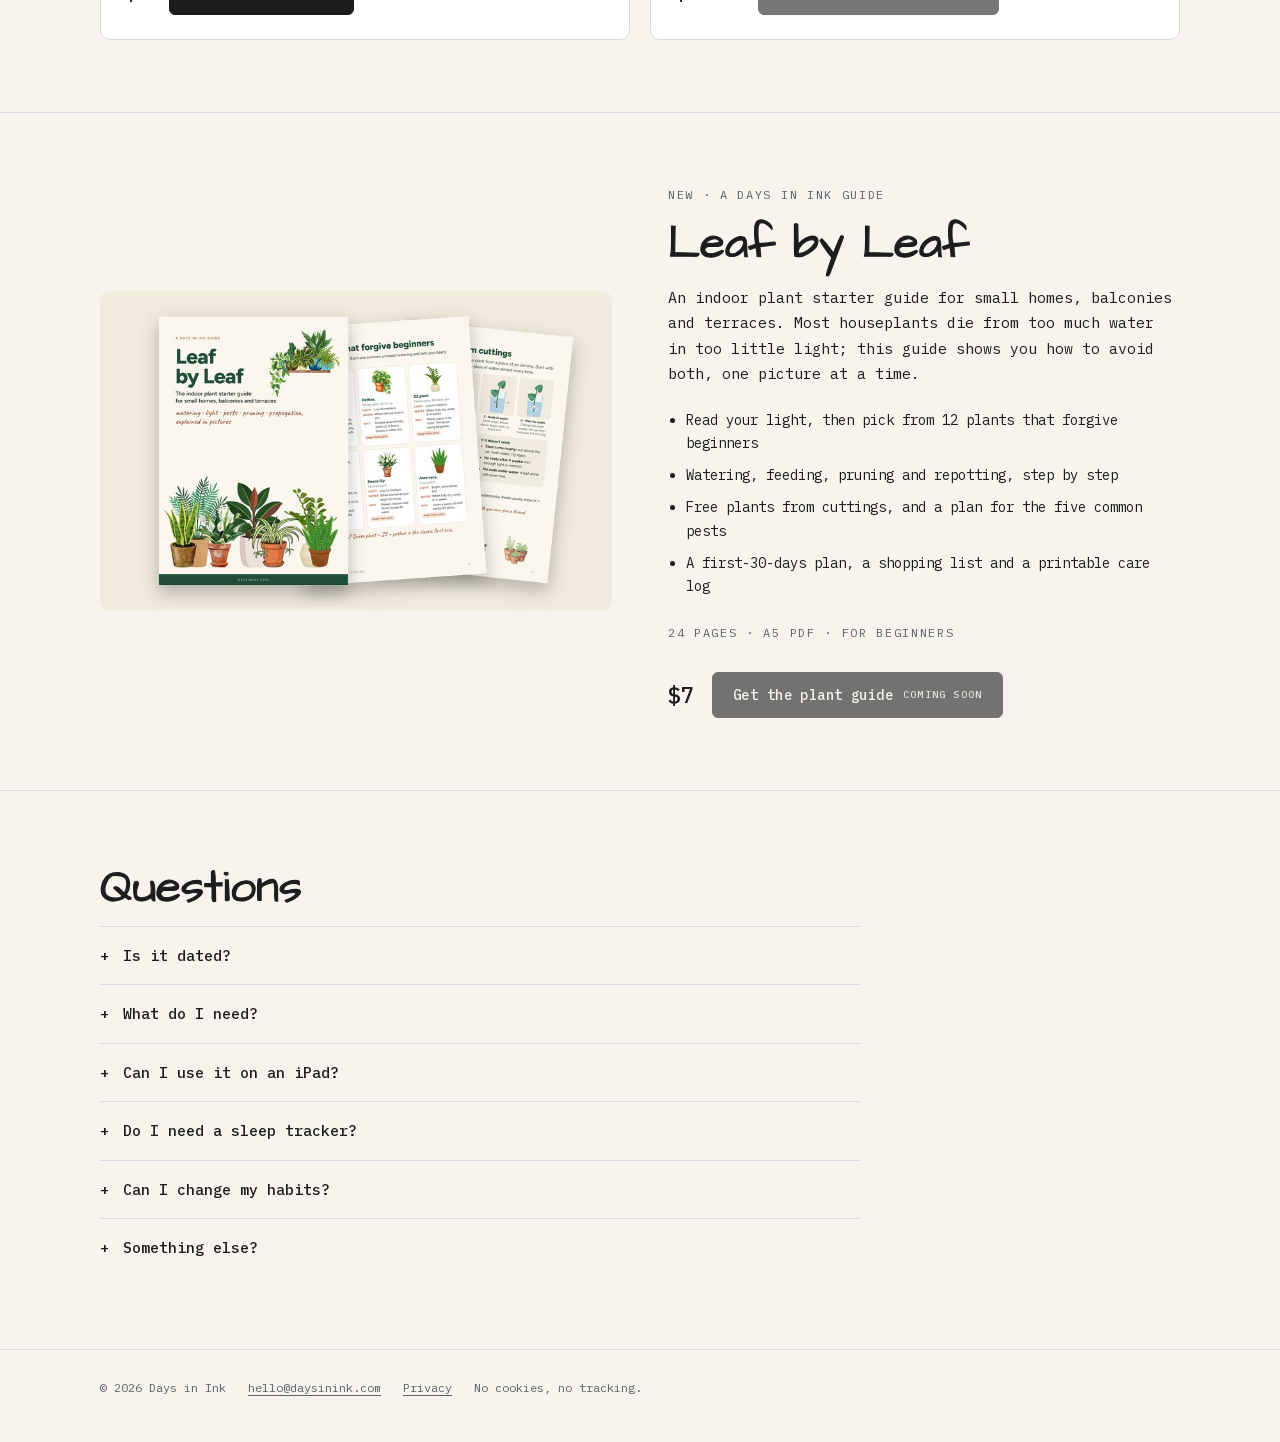
==== commit bf91dd09: "Add the Leaf by Leaf plant guide section" ====
--- a/index.html
+++ b/index.html
@@ -7,6 +7,7 @@
 <meta name="description" content="A pen-and-paper habit tracker and journal. One spread a month, one line a day: habits in three inks, a sleep graph, goals and a daily journal. Printable PDF and A5 paperback.">
 <link rel="canonical" href="https://daysinink.com/">
 <meta name="theme-color" content="#f7f4ee">
+<meta name="p:domain_verify" content="83c305a4e1e469d301b50cb4667edda5"><!-- Pinterest website claim; keep it -->
 <meta property="og:type" content="website">
 <meta property="og:site_name" content="Days in Ink">
 <meta property="og:url" content="https://daysinink.com/">
@@ -31,6 +32,7 @@
       <nav aria-label="Sections">
         <a class="wide-only" href="#how">How it works</a>
         <a href="#editions">Buy</a>
+        <a class="wide-only" href="#plants">Plant guide</a>
         <a class="wide-only" href="#faq">FAQ</a>
       </nav>
     </header>
@@ -157,6 +159,32 @@
   </div>
 </section>
 
+<section id="plants">
+  <div class="wrap split">
+    <figure class="shot">
+      <img src="assets/plants-guide-800.jpg" srcset="assets/plants-guide-800.jpg 800w, assets/plants-guide-1600.jpg 1600w"
+           sizes="(min-width: 920px) 530px, 100vw" width="1600" height="1000" loading="lazy"
+           alt="The Leaf by Leaf guide: a cover with watercolour houseplants, and inside pages showing plant cards and steps for growing cuttings in water.">
+    </figure>
+    <div>
+      <p class="eyebrow">New · A Days in Ink guide</p>
+      <h2>Leaf by Leaf</h2>
+      <p>An indoor plant starter guide for small homes, balconies and terraces. Most houseplants die from too much water in too little light; this guide shows you how to avoid both, one picture at a time.</p>
+      <ul class="leaves">
+        <li>Read your light, then pick from 12 plants that forgive beginners</li>
+        <li>Watering, feeding, pruning and repotting, step by step</li>
+        <li>Free plants from cuttings, and a plan for the five common pests</li>
+        <li>A first-30-days plan, a shopping list and a printable care log</li>
+      </ul>
+      <p class="specs">24 pages · A5 PDF · for beginners</p>
+      <div class="buy">
+        <span class="price">$7</span>
+        <a class="btn primary" data-buy="plants" role="link" aria-disabled="true">Get the plant guide <span class="soon">Coming soon</span></a>
+      </div>
+    </div>
+  </div>
+</section>
+
 <section id="faq">
   <div class="wrap"><div class="faq">
     <h2>Questions</h2>
@@ -183,6 +211,7 @@
   const LINKS = {
     printable: "https://daysinink.gumroad.com/l/days-in-ink",
     paperback: "",   // Amazon product page
+    plants: "",      // Gumroad link for the Leaf by Leaf plant guide
   };
   for (const a of document.querySelectorAll("[data-buy]")) {
     const url = LINKS[a.dataset.buy];
--- a/site.css
+++ b/site.css
@@ -89,6 +89,9 @@
   counter-increment: step; content: counter(step); position: absolute; left: 0; top: 0;
   width: 32px; font: 28px/1.5 var(--hand); text-align: center;
 }
+.leaves { margin: 18px 0 0; padding-left: 18px; font-size: 14px; }
+.leaves li { padding: 4px 0; }
+#plants .buy { margin-top: 18px; }
 .night { margin: 22px 0 0; padding-top: 16px; border-top: 1px dashed var(--rule); }
 
 .editions { display: grid; gap: 20px; }
